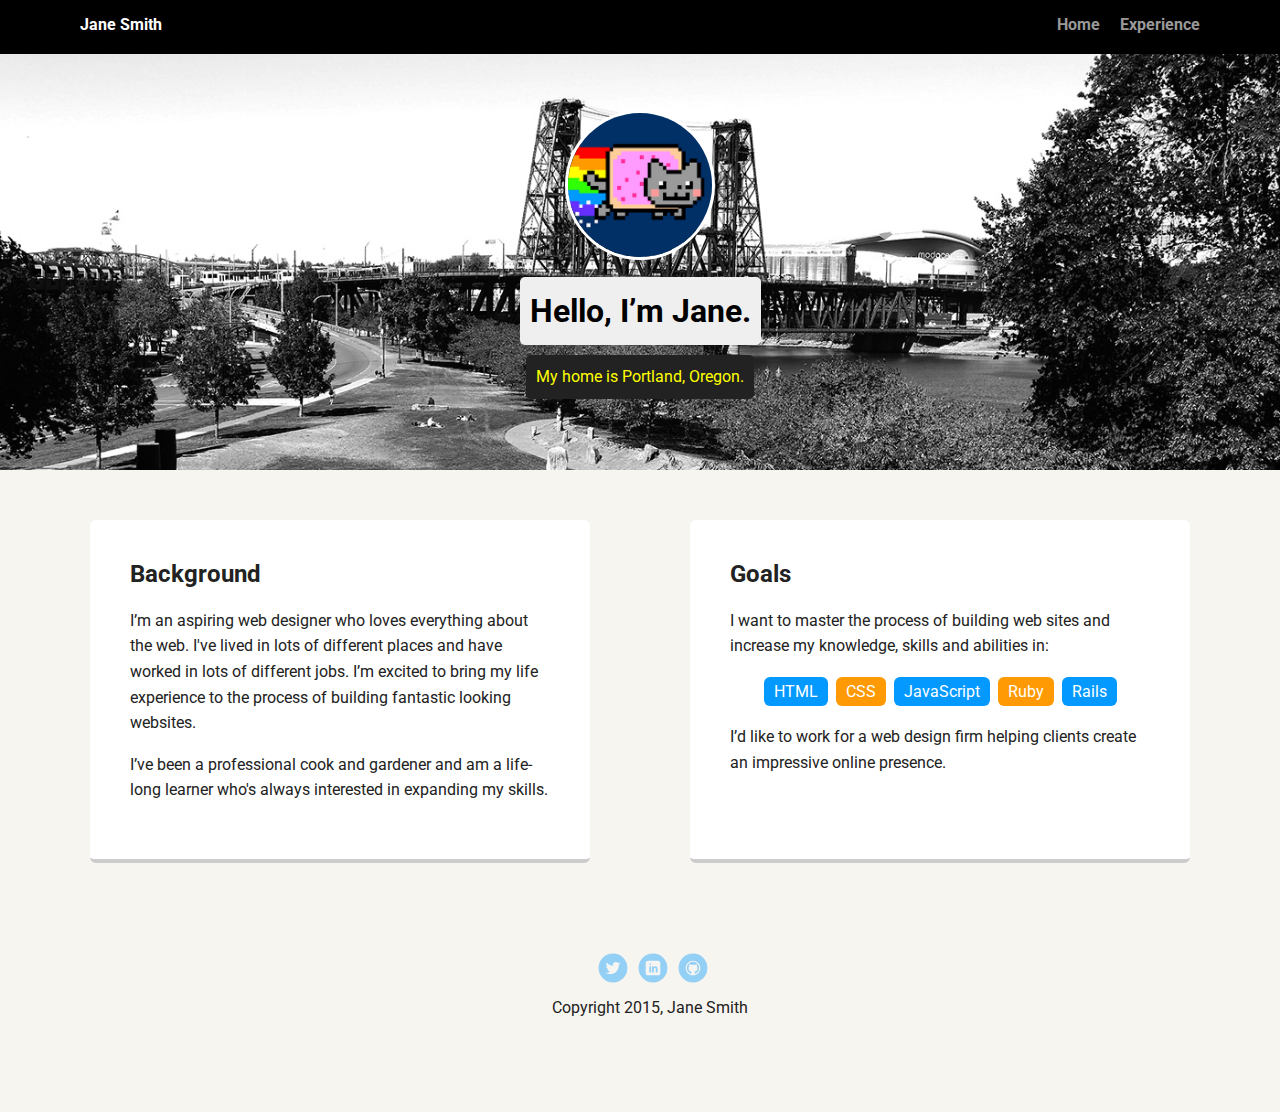
==== portfolio_update_v1/index.html @ e7edae0b "added base template" ====
<!doctype html>
<html lang="en">
<head>
  <meta charset="utf-8">
  <title>Jane Smith's Profile</title>
  <meta name="viewport" content="width=device-width, initial-scale=1.0">
  <link rel="stylesheet" href="styles.css">
  <link href="https://fonts.googleapis.com/css?family=Muli%7CRoboto:400,300,500,700,900" rel="stylesheet"></head>
  <body>

    <div class="main-nav">
        <ul class="nav">
          <li class="name">Jane Smith</li>
          <li><a href="#">Home</a></li>
          <li><a href="#">Experience</a></li>
        </ul>
    </div>

    <header>
      <img src="images/me.png" alt="Drawing of Jane Smith" class="profile-image">
      <h1 class="tag name">Hello, I’m Jane.</h1>
      <p class="tag location">My home is Portland, Oregon.</p>
    </header>

    <main class="flex">
      <div class="card">
        <h2>Background</h2>
        <p>I’m an aspiring web designer who loves everything about the web. I've lived in lots of different places and have worked in lots of different jobs. I’m excited to bring my life experience to the process of building fantastic looking websites.</p>
        <p>I’ve been a professional cook and gardener and am a life-long learner who's always interested in expanding my skills.</p>
      </div> 

      <div class="card">
        <h2>Goals</h2>
        <p>I want to master the process of building web sites and increase my knowledge, skills and abilities in:</p>
        <ul class="skills">
          <li>HTML</li>
          <li>CSS</li>
          <li>JavaScript</li>
          <li>Ruby</li>
          <li>Rails</li>
        </ul>
        <p>I’d like to work for a web design firm helping clients create an impressive online presence.</p>
      </div> 

    </main>
    <footer>
      <ul>
        <li><a href="#" class="social twitter">Twitter</a></li>
        <li><a href="#" class="social linkedin">LinkedIn</a></li>
        <li><a href="#" class="social github">Github</a></li>
      </ul>
      <p class="copyright">Copyright 2015, Jane Smith</p>
    </footer>
  </body>
  </html>
---- portfolio_update_v1/styles.css ----
/* Global Layout Set-up */
* { 
  box-sizing: border-box;
}
  
body {
  margin: 0;
  padding: 0;
  text-align: center;
  font-family: 'Roboto', sans-serif;
  color: #222;
  background: #f7f5f0;
}
/* Link Styles */

a {
  text-decoration: none;
  color: #999;
}
a:hover {
  color: #6633ff;
}

/* Section Styles */

.main-nav {
  width: 100%;
  background: black;
  min-height: 30px;
  padding: 10px;
  position: fixed;
  text-align: center;
}
.nav {
  display: flex;
  justify-content: space-around;
  font-weight: 700;
  list-style-type: none;
  margin: 0 auto;
  padding: 0;
}

.nav .name {
    display: block;
    margin-right: auto;
    color: white;
}
.nav li {
  padding: 5px 10px 10px 10px;
}
.nav a {
  transition: all .5s;
}
.nav a:hover {
  color: white
}

header {
  text-align: center;
  background: url('images/portland.jpg') no-repeat top center ;
  background-size: cover;
  overflow: hidden;
  padding-top: 60px;
}
header {
  line-height: 1.5;
}
header .profile-image {
  margin-top: 50px;
  width: 150px;
  height: 150px;
  border-radius: 50%;
  border: 3px solid white;
  transition: all .5s;
}
header .profile-image:hover {
  transform: scale(1.2) rotate(5deg);
}
.tag {
  background-color: #efefef;
  color: black;
  padding: 10px;
  border-radius: 5px;
  display: table;
  margin: 10px auto;
} 
.location {
  background-color: #222;
  color: yellow;
}
.card {
  margin: 30px;
  padding: 20px 40px 40px;
  max-width: 500px;
  text-align: left;
  background: #fff;
  border-bottom: 4px solid #ccc;
  border-radius: 6px;
  transition: all .5s;
}
.card:hover {
  border-color: #ff99ff;
}

ul.skills {
  padding: 0;
  text-align: center;
}

.skills li {
  border-radius: 6px;
  display: inline-block;
  background: #ff9904;
  color: white;
  padding: 5px 10px;
  margin: 2px;
}

.skills li:nth-child(odd) {
  background: #0399ff;
}

footer {
  width: 100%;
  min-height: 30px;
  padding: 20px 0 40px 20px;
}

footer .copyright {
  top: -8px;
  font-size: .75em;
}

footer ul {
  list-style-type: none;
  margin: 0;
  padding: 0;
}

footer ul li {
  display: inline-block;
}

a.social {
  display: inline-block;
  text-indent: -9999px;
  margin-left: 5px;
  width: 30px;
  height: 30px;
  background-size: 30px 30px;
  opacity: .4;
  transition: all .5s;
}
a.twitter {
  background-image: url(images/twitter.svg);
}
a.linkedin {
  background-image: url(images/linkedin.svg);
}
a.github {
  background-image: url(images/github.svg);
}
a.social:hover {
  opacity: 1;
}
.clearfix {
  clear: both;
}

/* Styles for larger screens */
@media screen and (min-width: 720px) {
  
  .flex {
      display: -ms-flexbox;      /* TWEENER - IE 10 */
      display: flex; 
      max-width: 1200px;
      -ms-flex-pack: distribute;
      justify-content: space-around;
      margin: 0 auto;
  }

  header {
    min-height: 470px;
  }

  .nav {
    max-width: 1200px;
    padding: 0 30px;
  }


  main {
    padding-top: 20px;
  }

  main p {
    line-height: 1.6em;
  }

  footer {
    font-size: 1.3em;
    max-width: 1200px;
    margin: 40px auto;
  }

}
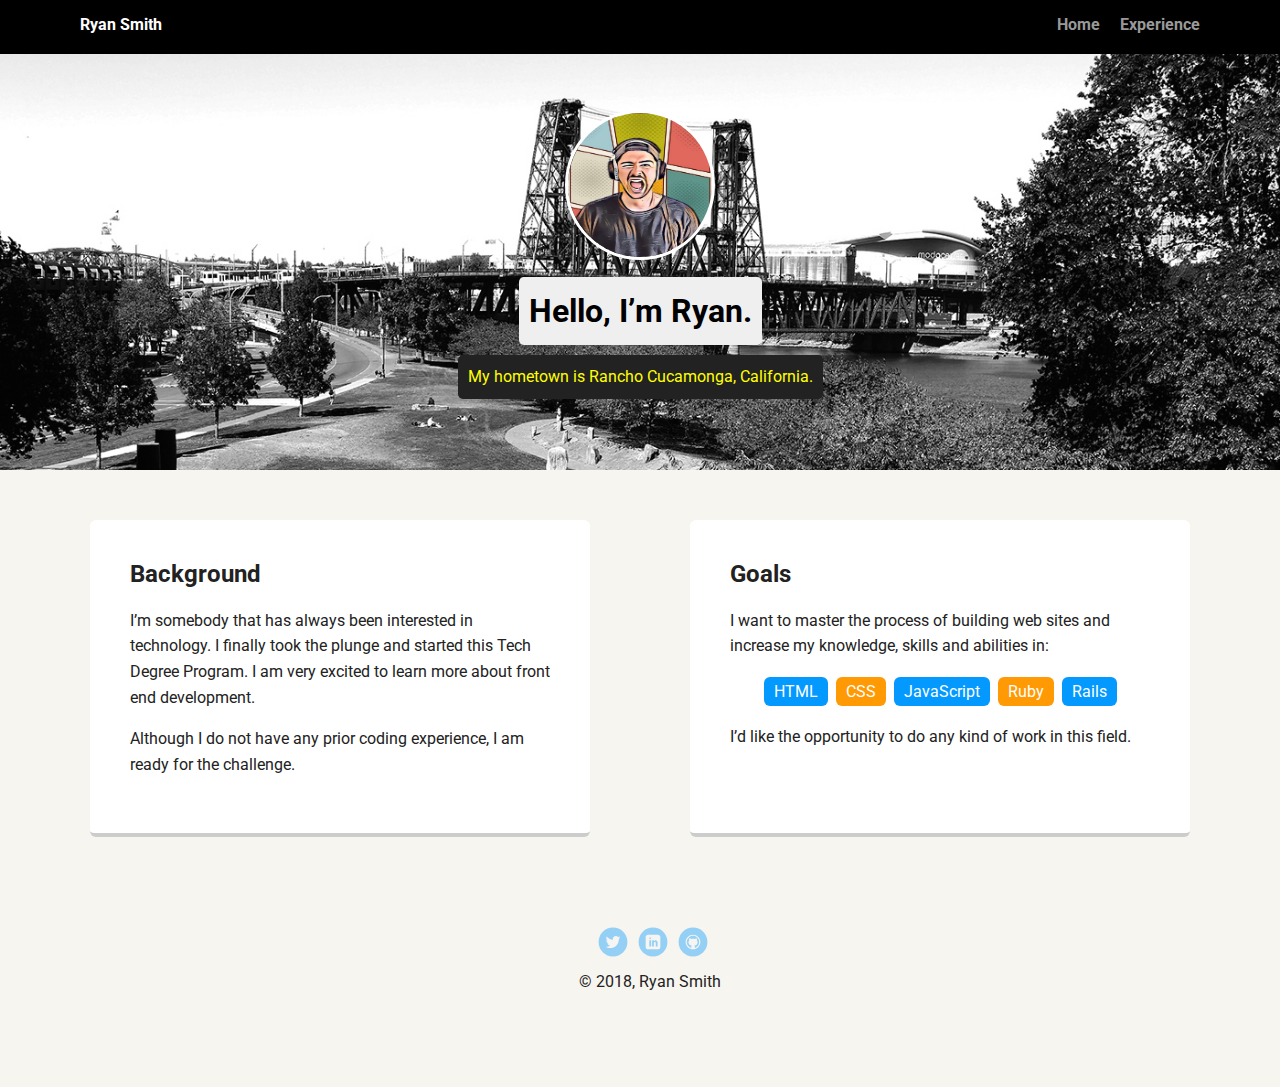
==== commit 136e67d3: "changed pic and twitter link" ====
--- a/portfolio_update_v1/index.html
+++ b/portfolio_update_v1/index.html
@@ -2,7 +2,7 @@
 <html lang="en">
 <head>
   <meta charset="utf-8">
-  <title>Jane Smith's Profile</title>
+  <title>Ryan Smith's Profile</title>
   <meta name="viewport" content="width=device-width, initial-scale=1.0">
   <link rel="stylesheet" href="styles.css">
   <link href="https://fonts.googleapis.com/css?family=Muli%7CRoboto:400,300,500,700,900" rel="stylesheet"></head>
@@ -10,24 +10,25 @@
 
     <div class="main-nav">
         <ul class="nav">
-          <li class="name">Jane Smith</li>
+          <li class="name">Ryan Smith</li>
           <li><a href="#">Home</a></li>
           <li><a href="#">Experience</a></li>
+
         </ul>
     </div>
 
     <header>
-      <img src="images/me.png" alt="Drawing of Jane Smith" class="profile-image">
-      <h1 class="tag name">Hello, I’m Jane.</h1>
-      <p class="tag location">My home is Portland, Oregon.</p>
+      <img src="images/rsz_twitchpic.jpg" alt="Drawing of Ryan Smith" class="profile-image">
+      <h1 class="tag name">Hello, I’m Ryan.</h1>
+      <p class="tag location">My hometown is Rancho Cucamonga, California.</p>
     </header>
 
     <main class="flex">
       <div class="card">
         <h2>Background</h2>
-        <p>I’m an aspiring web designer who loves everything about the web. I've lived in lots of different places and have worked in lots of different jobs. I’m excited to bring my life experience to the process of building fantastic looking websites.</p>
-        <p>I’ve been a professional cook and gardener and am a life-long learner who's always interested in expanding my skills.</p>
-      </div> 
+        <p>I’m somebody that has always been interested in technology. I finally took the plunge and started this Tech Degree Program. I am very excited to learn more about front end development.</p>
+        <p>Although I do not have any prior coding experience, I am ready for the challenge.</p>
+      </div>
 
       <div class="card">
         <h2>Goals</h2>
@@ -39,17 +40,17 @@
           <li>Ruby</li>
           <li>Rails</li>
         </ul>
-        <p>I’d like to work for a web design firm helping clients create an impressive online presence.</p>
-      </div> 
+        <p>I’d like the opportunity to do any kind of work in this field.</p>
+      </div>
 
     </main>
     <footer>
       <ul>
-        <li><a href="#" class="social twitter">Twitter</a></li>
+        <li><a href="https://twitter.com/rysmith31" class="social twitter">Twitter</a></li>
         <li><a href="#" class="social linkedin">LinkedIn</a></li>
         <li><a href="#" class="social github">Github</a></li>
       </ul>
-      <p class="copyright">Copyright 2015, Jane Smith</p>
+      <p class="copyright">&copy; 2018, Ryan Smith</p>
     </footer>
   </body>
   </html>
--- a/portfolio_update_v1/styles.css
+++ b/portfolio_update_v1/styles.css
@@ -1,8 +1,8 @@
 /* Global Layout Set-up */
-* { 
+* {
   box-sizing: border-box;
 }
-  
+
 body {
   margin: 0;
   padding: 0;
@@ -74,7 +74,7 @@
   transition: all .5s;
 }
 header .profile-image:hover {
-  transform: scale(1.2) rotate(5deg);
+  transform: scale(2.8) rotate(360deg);
 }
 .tag {
   background-color: #efefef;
@@ -83,7 +83,7 @@
   border-radius: 5px;
   display: table;
   margin: 10px auto;
-} 
+}
 .location {
   background-color: #222;
   color: yellow;
@@ -169,10 +169,10 @@
 
 /* Styles for larger screens */
 @media screen and (min-width: 720px) {
-  
+
   .flex {
       display: -ms-flexbox;      /* TWEENER - IE 10 */
-      display: flex; 
+      display: flex;
       max-width: 1200px;
       -ms-flex-pack: distribute;
       justify-content: space-around;
@@ -204,4 +204,3 @@
   }
 
 }
-
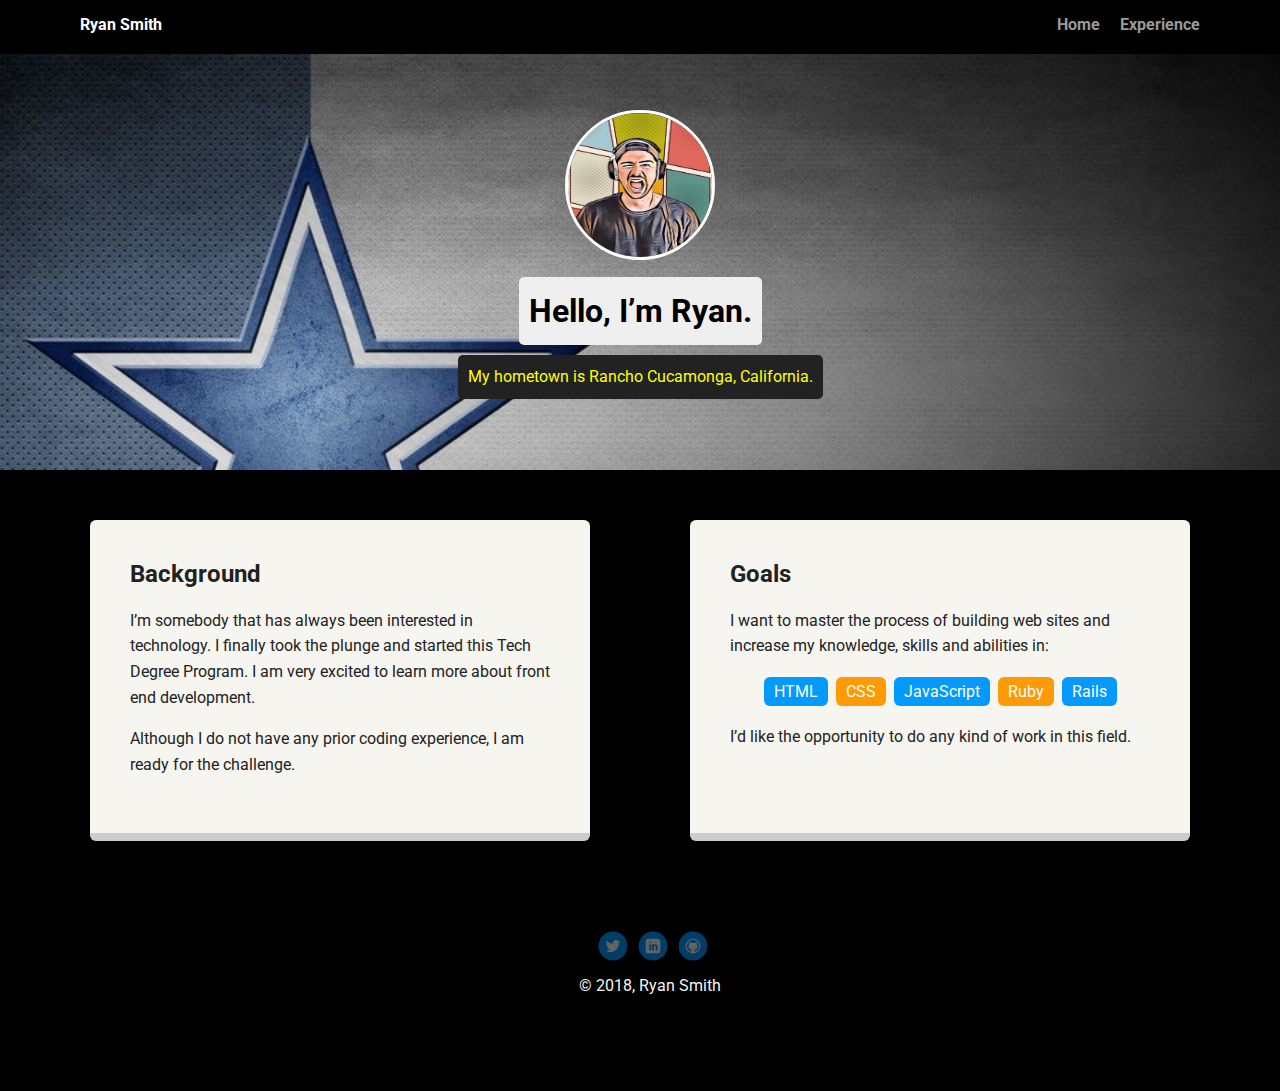
==== commit eb0f4820: "Update index.html" ====
--- a/portfolio_update_v1/index.html
+++ b/portfolio_update_v1/index.html
@@ -48,7 +48,7 @@
       <ul>
         <li><a href="https://twitter.com/rysmith31" class="social twitter">Twitter</a></li>
         <li><a href="#" class="social linkedin">LinkedIn</a></li>
-        <li><a href="#" class="social github">Github</a></li>
+        <li><a href="https://github.com/rysmith31" class="social github">Github</a></li>
       </ul>
       <p class="copyright">&copy; 2018, Ryan Smith</p>
     </footer>
--- a/portfolio_update_v1/styles.css
+++ b/portfolio_update_v1/styles.css
@@ -9,7 +9,7 @@
   text-align: center;
   font-family: 'Roboto', sans-serif;
   color: #222;
-  background: #f7f5f0;
+  background: #000000;
 }
 /* Link Styles */
 
@@ -57,7 +57,7 @@
 
 header {
   text-align: center;
-  background: url('images/portland.jpg') no-repeat top center ;
+  background: url('images/rsz_cowboy_background.jpg') no-repeat top center ;
   background-size: cover;
   overflow: hidden;
   padding-top: 60px;
@@ -93,13 +93,13 @@
   padding: 20px 40px 40px;
   max-width: 500px;
   text-align: left;
-  background: #fff;
-  border-bottom: 4px solid #ccc;
+  background: #f7f5f0;
+  border-bottom: 8px solid #ccc;
   border-radius: 6px;
   transition: all .5s;
 }
 .card:hover {
-  border-color: #ff99ff;
+  border-color: #181DAC;
 }
 
 ul.skills {
@@ -199,6 +199,7 @@
 
   footer {
     font-size: 1.3em;
+    color: #f7f5f0;
     max-width: 1200px;
     margin: 40px auto;
   }
